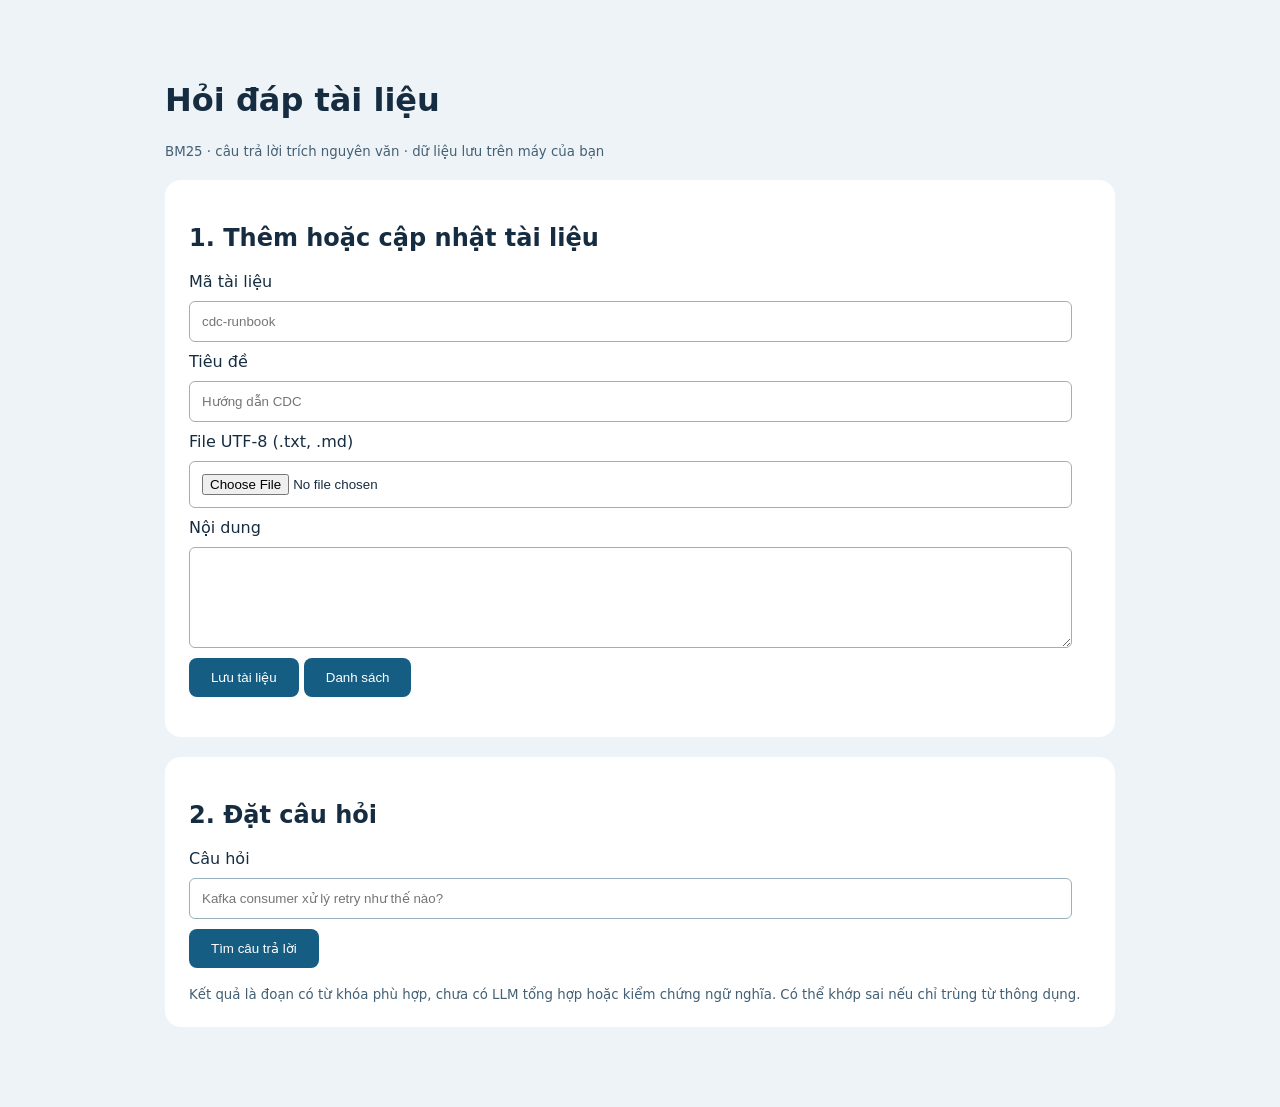
==== document_qa/index.html @ 9d6aac7a "Add local document QA application with citations and evaluation gate" ====
<!doctype html><html lang="vi"><meta charset="utf-8"><meta name="viewport" content="width=device-width, initial-scale=1"><title>CDC · Hỏi đáp tài liệu</title>
<style>body{font:16px system-ui;background:#eef3f7;color:#162c40;max-width:950px;margin:40px auto;padding:20px}section{background:white;padding:24px;border-radius:16px;margin:20px 0}textarea,input{display:block;width:95%;padding:12px;margin:10px 0;border:1px solid #9ab0bf;border-radius:6px}button{background:#155d82;color:white;border:0;padding:12px 22px;border-radius:8px;cursor:pointer}pre{white-space:pre-wrap;overflow-wrap:anywhere}small{color:#436074}</style>
<h1>Hỏi đáp tài liệu</h1><small>BM25 · câu trả lời trích nguyên văn · dữ liệu lưu trên máy của bạn</small>
<section><h2>1. Thêm hoặc cập nhật tài liệu</h2><label>Mã tài liệu<input id="docId" placeholder="cdc-runbook"></label><label>Tiêu đề<input id="title" placeholder="Hướng dẫn CDC"></label><label>File UTF-8 (.txt, .md)<input type="file" id="file" accept=".txt,.md"></label><label>Nội dung<textarea id="content" rows="5"></textarea></label><button id="save">Lưu tài liệu</button> <button id="list">Danh sách</button><pre id="docs" role="status"></pre></section>
<section><h2>2. Đặt câu hỏi</h2><label>Câu hỏi<input id="question" placeholder="Kafka consumer xử lý retry như thế nào?"></label><button id="ask">Tìm câu trả lời</button><p id="status" role="status"></p><div id="answer"></div><div id="sources"></div><small>Kết quả là đoạn có từ khóa phù hợp, chưa có LLM tổng hợp hoặc kiểm chứng ngữ nghĩa. Có thể khớp sai nếu chỉ trùng từ thông dụng.</small></section>
<script>
const el=id=>document.getElementById(id);
async function api(path,body){const r=await fetch(path,body?{method:'POST',headers:{'Content-Type':'application/json'},body:JSON.stringify(body)}:{});const v=await r.json();if(!r.ok)throw Error(v.error);return v}
el('file').onchange=async()=>{const f=el('file').files[0];if(f)el('content').value=await f.text()};
el('save').onclick=async()=>{try{const r=await api('/api/documents',{id:el('docId').value,title:el('title').value,text:el('content').value});el('docs').textContent=`Đã lưu ${r.id}: ${r.chunks} đoạn`}catch(e){el('docs').textContent=e.message}};
el('list').onclick=async()=>{try{el('docs').textContent=JSON.stringify(await api('/api/documents'),null,2)}catch(e){el('docs').textContent=e.message}};
el('ask').onclick=async()=>{el('ask').disabled=true;el('status').textContent='Đang tìm…';el('answer').replaceChildren();el('sources').replaceChildren();try{const r=await api('/api/ask',{question:el('question').value});el('status').textContent=`${r.latency_ms} ms · ${r.citations.length} nguồn`;const p=document.createElement('pre');p.textContent=r.answer;el('answer').append(p);for(const c of r.citations){const d=document.createElement('details'),s=document.createElement('summary'),q=document.createElement('pre');s.textContent=`[${c.label}] ${c.title} · ${c.document_id} · từ ${c.word_offset} · ${c.chunk_id}`;q.textContent=c.quote;d.append(s,q);el('sources').append(d)}}catch(e){el('status').textContent=e.message}finally{el('ask').disabled=false}};
</script></html>
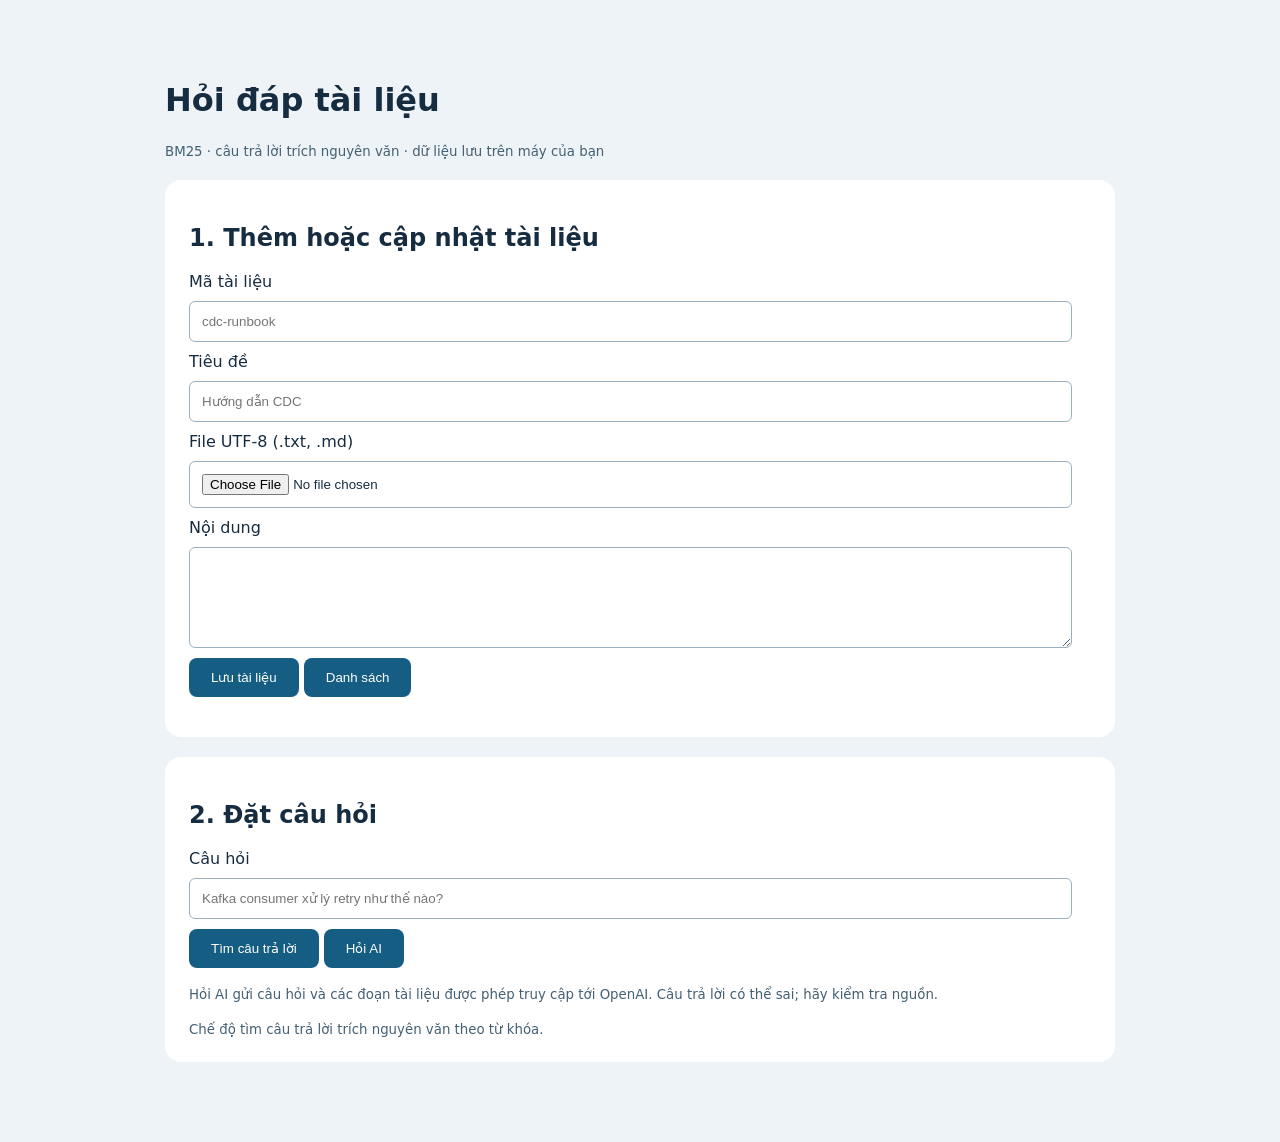
==== commit fdb7fcb9: "Add AI assistant integration with OpenAI API and update documentation - Introduced AI assistant func" ====
--- a/document_qa/index.html
+++ b/document_qa/index.html
@@ -2,12 +2,24 @@
 <style>body{font:16px system-ui;background:#eef3f7;color:#162c40;max-width:950px;margin:40px auto;padding:20px}section{background:white;padding:24px;border-radius:16px;margin:20px 0}textarea,input{display:block;width:95%;padding:12px;margin:10px 0;border:1px solid #9ab0bf;border-radius:6px}button{background:#155d82;color:white;border:0;padding:12px 22px;border-radius:8px;cursor:pointer}pre{white-space:pre-wrap;overflow-wrap:anywhere}small{color:#436074}</style>
 <h1>Hỏi đáp tài liệu</h1><small>BM25 · câu trả lời trích nguyên văn · dữ liệu lưu trên máy của bạn</small>
 <section><h2>1. Thêm hoặc cập nhật tài liệu</h2><label>Mã tài liệu<input id="docId" placeholder="cdc-runbook"></label><label>Tiêu đề<input id="title" placeholder="Hướng dẫn CDC"></label><label>File UTF-8 (.txt, .md)<input type="file" id="file" accept=".txt,.md"></label><label>Nội dung<textarea id="content" rows="5"></textarea></label><button id="save">Lưu tài liệu</button> <button id="list">Danh sách</button><pre id="docs" role="status"></pre></section>
-<section><h2>2. Đặt câu hỏi</h2><label>Câu hỏi<input id="question" placeholder="Kafka consumer xử lý retry như thế nào?"></label><button id="ask">Tìm câu trả lời</button><p id="status" role="status"></p><div id="answer"></div><div id="sources"></div><small>Kết quả là đoạn có từ khóa phù hợp, chưa có LLM tổng hợp hoặc kiểm chứng ngữ nghĩa. Có thể khớp sai nếu chỉ trùng từ thông dụng.</small></section>
+<section><h2>2. Đặt câu hỏi</h2><label>Câu hỏi<input id="question" placeholder="Kafka consumer xử lý retry như thế nào?"></label><button id="ask">Tìm câu trả lời</button> <button id="aiAsk">Hỏi AI</button><p><small>Hỏi AI gửi câu hỏi và các đoạn tài liệu được phép truy cập tới OpenAI. Câu trả lời có thể sai; hãy kiểm tra nguồn.</small></p><p id="status" role="status"></p><div id="answer"></div><div id="sources"></div><small>Chế độ tìm câu trả lời trích nguyên văn theo từ khóa.</small></section>
 <script>
 const el=id=>document.getElementById(id);
-async function api(path,body){const r=await fetch(path,body?{method:'POST',headers:{'Content-Type':'application/json'},body:JSON.stringify(body)}:{});const v=await r.json();if(!r.ok)throw Error(v.error);return v}
+async function api(path,body){
+const token=window.qaToken||(window.qaToken=prompt('Bearer token (kept in memory only)'));
+const headers={'Content-Type':'application/json','Authorization':'Bearer '+token};
+if(path==='/api/documents'&&body){
+ const p=await fetch('/api/tools/prepare',{method:'POST',headers,body:JSON.stringify({name:'upsert_document',arguments:body})});
+ const pending=await p.json();if(!p.ok)throw Error(pending.error?.message||pending.error);
+ if(!confirm('Create or replace document '+pending.document_id+'?'))throw Error('Cancelled');
+ headers['X-Confirmation-Token']=pending.confirmation_token;
+}
+const r=await fetch(path,body?{method:'POST',headers,body:JSON.stringify(body)}:{headers});
+const v=await r.json();if(!r.ok)throw Error(v.error?.message||v.error);return v}
+
 el('file').onchange=async()=>{const f=el('file').files[0];if(f)el('content').value=await f.text()};
 el('save').onclick=async()=>{try{const r=await api('/api/documents',{id:el('docId').value,title:el('title').value,text:el('content').value});el('docs').textContent=`Đã lưu ${r.id}: ${r.chunks} đoạn`}catch(e){el('docs').textContent=e.message}};
 el('list').onclick=async()=>{try{el('docs').textContent=JSON.stringify(await api('/api/documents'),null,2)}catch(e){el('docs').textContent=e.message}};
 el('ask').onclick=async()=>{el('ask').disabled=true;el('status').textContent='Đang tìm…';el('answer').replaceChildren();el('sources').replaceChildren();try{const r=await api('/api/ask',{question:el('question').value});el('status').textContent=`${r.latency_ms} ms · ${r.citations.length} nguồn`;const p=document.createElement('pre');p.textContent=r.answer;el('answer').append(p);for(const c of r.citations){const d=document.createElement('details'),s=document.createElement('summary'),q=document.createElement('pre');s.textContent=`[${c.label}] ${c.title} · ${c.document_id} · từ ${c.word_offset} · ${c.chunk_id}`;q.textContent=c.quote;d.append(s,q);el('sources').append(d)}}catch(e){el('status').textContent=e.message}finally{el('ask').disabled=false}};
+el('aiAsk').onclick=async()=>{el('aiAsk').disabled=true;el('status').textContent='Đang hỏi AI…';el('answer').replaceChildren();el('sources').replaceChildren();try{const r=await api('/api/ai/ask',{question:el('question').value});el('status').textContent=`${r.citations.length} đoạn nguồn`;const p=document.createElement('pre');p.textContent=r.answer;el('answer').append(p);for(const c of r.citations){const d=document.createElement('details'),s=document.createElement('summary'),q=document.createElement('pre');s.textContent=`${c.title} · ${c.document_id} · từ ${c.word_offset}`;q.textContent=c.quote;d.append(s,q);el('sources').append(d)}}catch(e){el('status').textContent=e.message}finally{el('aiAsk').disabled=false}};
 </script></html>
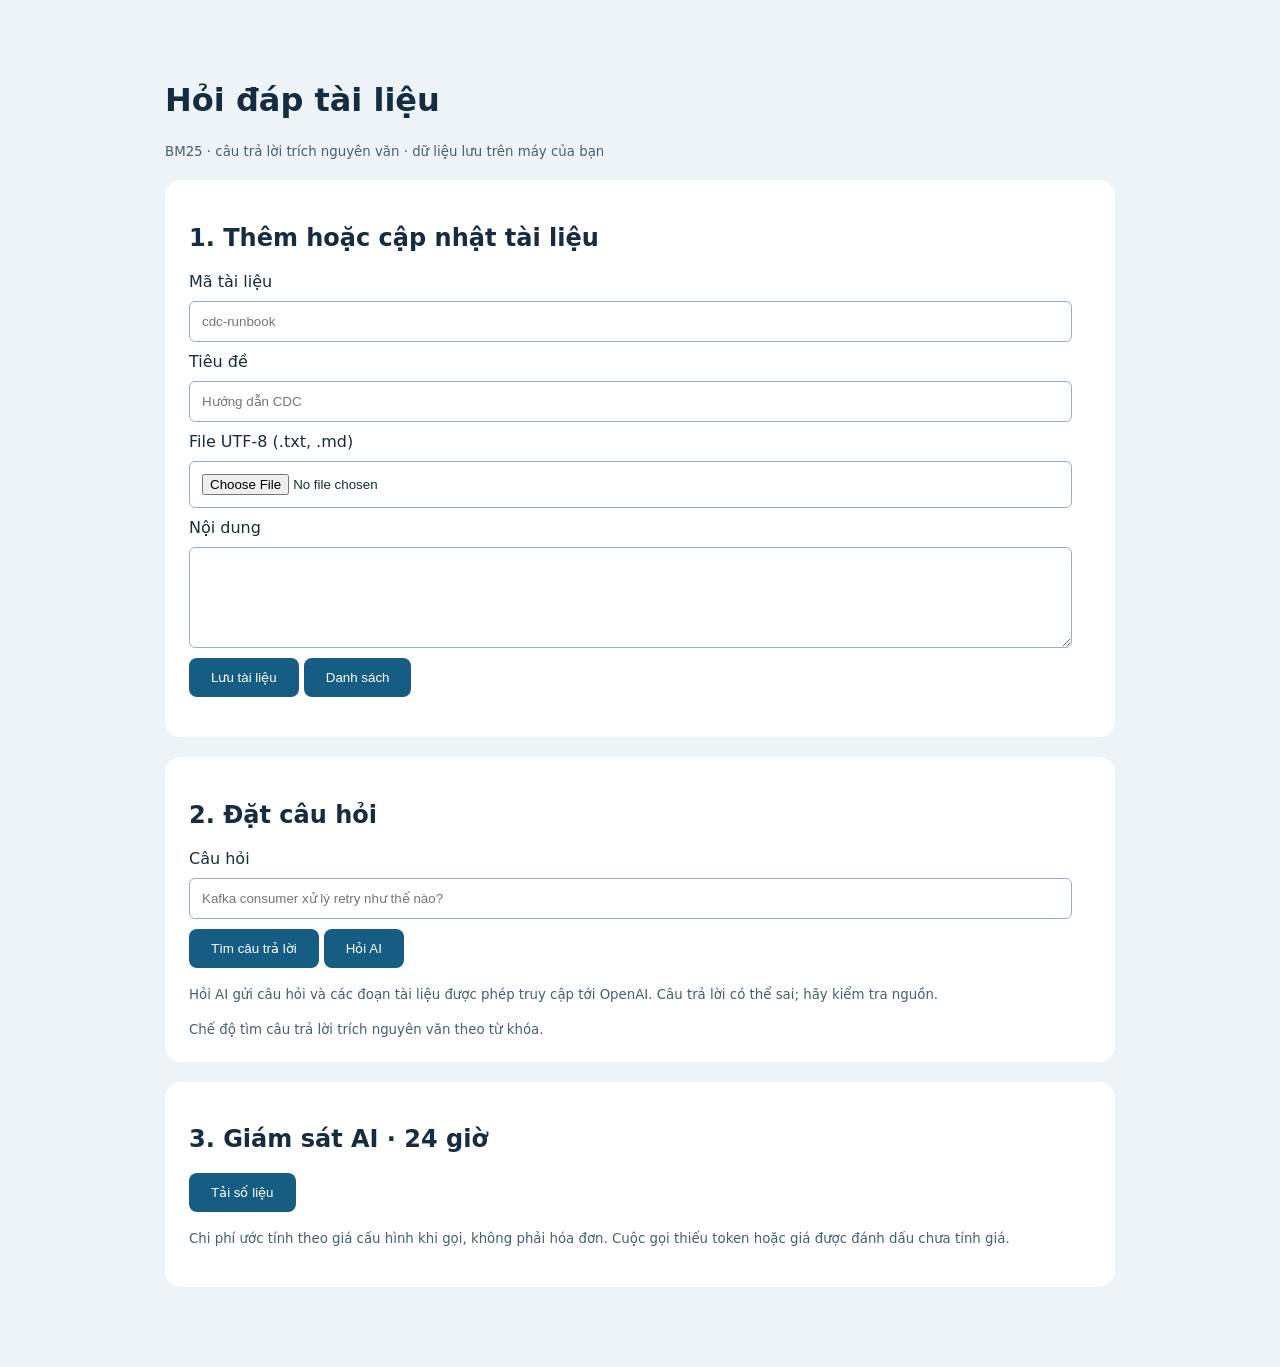
==== commit 09ac3697: "Implement monitoring feature with telemetry for AI usage, including cost estimation and error tracki" ====
--- a/document_qa/index.html
+++ b/document_qa/index.html
@@ -3,6 +3,7 @@
 <h1>Hỏi đáp tài liệu</h1><small>BM25 · câu trả lời trích nguyên văn · dữ liệu lưu trên máy của bạn</small>
 <section><h2>1. Thêm hoặc cập nhật tài liệu</h2><label>Mã tài liệu<input id="docId" placeholder="cdc-runbook"></label><label>Tiêu đề<input id="title" placeholder="Hướng dẫn CDC"></label><label>File UTF-8 (.txt, .md)<input type="file" id="file" accept=".txt,.md"></label><label>Nội dung<textarea id="content" rows="5"></textarea></label><button id="save">Lưu tài liệu</button> <button id="list">Danh sách</button><pre id="docs" role="status"></pre></section>
 <section><h2>2. Đặt câu hỏi</h2><label>Câu hỏi<input id="question" placeholder="Kafka consumer xử lý retry như thế nào?"></label><button id="ask">Tìm câu trả lời</button> <button id="aiAsk">Hỏi AI</button><p><small>Hỏi AI gửi câu hỏi và các đoạn tài liệu được phép truy cập tới OpenAI. Câu trả lời có thể sai; hãy kiểm tra nguồn.</small></p><p id="status" role="status"></p><div id="answer"></div><div id="sources"></div><small>Chế độ tìm câu trả lời trích nguyên văn theo từ khóa.</small></section>
+<section><h2>3. Giám sát AI · 24 giờ</h2><button id="monitor">Tải số liệu</button><p><small>Chi phí ước tính theo giá cấu hình khi gọi, không phải hóa đơn. Cuộc gọi thiếu token hoặc giá được đánh dấu chưa tính giá.</small></p><div id="metrics" role="status"></div></section>
 <script>
 const el=id=>document.getElementById(id);
 async function api(path,body){
@@ -22,4 +23,5 @@
 el('list').onclick=async()=>{try{el('docs').textContent=JSON.stringify(await api('/api/documents'),null,2)}catch(e){el('docs').textContent=e.message}};
 el('ask').onclick=async()=>{el('ask').disabled=true;el('status').textContent='Đang tìm…';el('answer').replaceChildren();el('sources').replaceChildren();try{const r=await api('/api/ask',{question:el('question').value});el('status').textContent=`${r.latency_ms} ms · ${r.citations.length} nguồn`;const p=document.createElement('pre');p.textContent=r.answer;el('answer').append(p);for(const c of r.citations){const d=document.createElement('details'),s=document.createElement('summary'),q=document.createElement('pre');s.textContent=`[${c.label}] ${c.title} · ${c.document_id} · từ ${c.word_offset} · ${c.chunk_id}`;q.textContent=c.quote;d.append(s,q);el('sources').append(d)}}catch(e){el('status').textContent=e.message}finally{el('ask').disabled=false}};
 el('aiAsk').onclick=async()=>{el('aiAsk').disabled=true;el('status').textContent='Đang hỏi AI…';el('answer').replaceChildren();el('sources').replaceChildren();try{const r=await api('/api/ai/ask',{question:el('question').value});el('status').textContent=`${r.citations.length} đoạn nguồn`;const p=document.createElement('pre');p.textContent=r.answer;el('answer').append(p);for(const c of r.citations){const d=document.createElement('details'),s=document.createElement('summary'),q=document.createElement('pre');s.textContent=`${c.title} · ${c.document_id} · từ ${c.word_offset}`;q.textContent=c.quote;d.append(s,q);el('sources').append(d)}}catch(e){el('status').textContent=e.message}finally{el('aiAsk').disabled=false}};
+el('monitor').onclick=async()=>{try{const r=await api('/api/monitoring');const target=el('metrics');target.replaceChildren();if(!r.models.length){target.textContent='Chưa có lượt gọi model trong 24 giờ.';return}for(const m of r.models){const p=document.createElement('p');p.textContent=`${m.model}: ${m.calls} lượt gọi · ${m.errors} lỗi · độ trễ trung bình ${Math.round(m.average_latency_ms)} ms · token vào ${m.input_tokens ?? 'không rõ'} / ra ${m.output_tokens ?? 'không rõ'} · chi phí ước tính ${m.estimated_usd === null ? 'không rõ' : '$'+m.estimated_usd.toFixed(6)} · ${m.unpriced_calls} lượt chưa tính giá`;target.append(p)}}catch(e){el('metrics').textContent=e.message}};
 </script></html>
